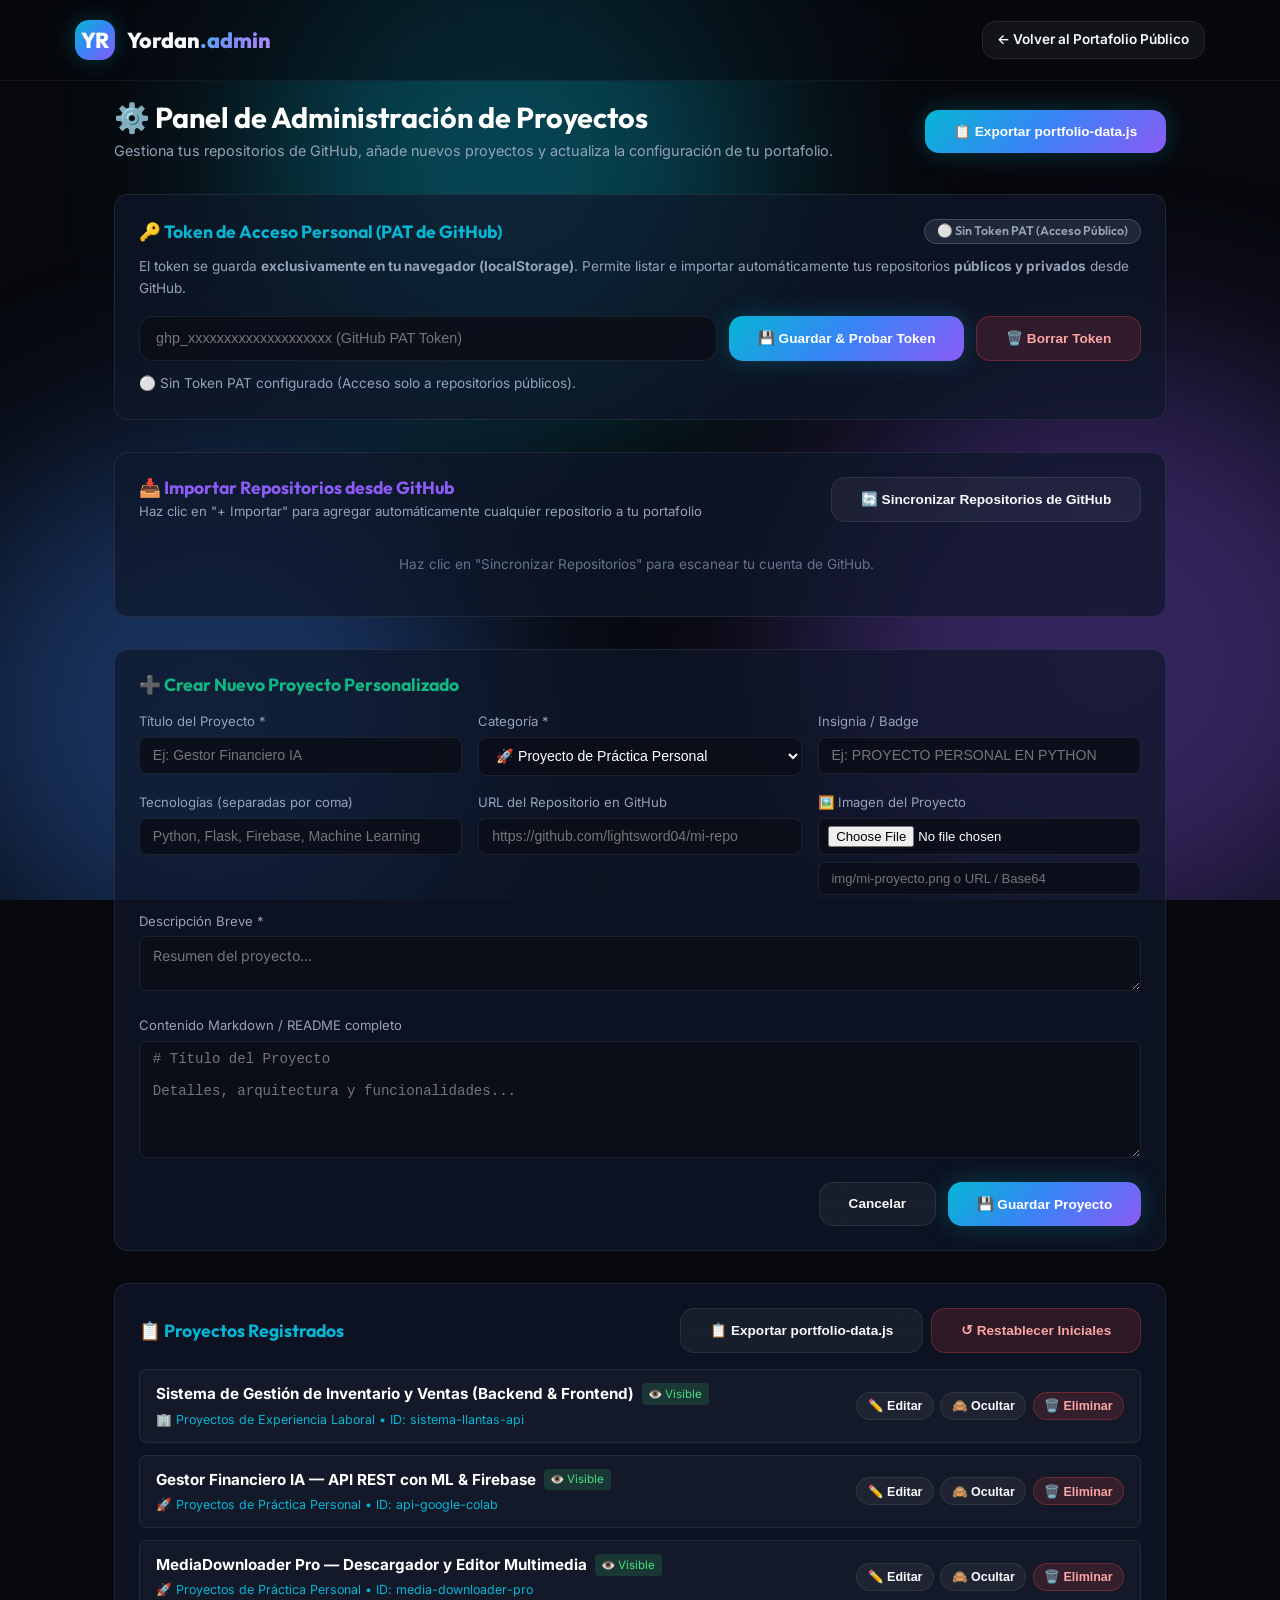
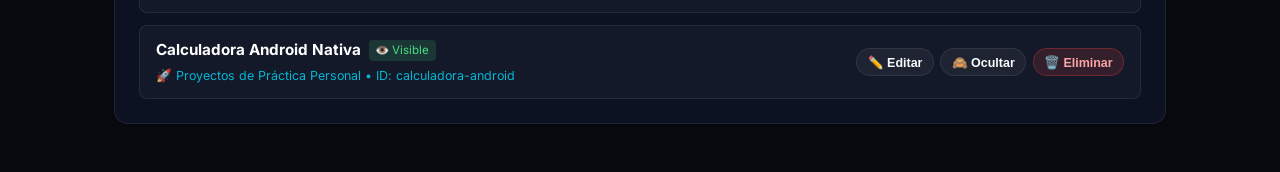
==== admin.html @ 0a9e3d9b "cambio 1.0.5" ====
<!DOCTYPE html>
<html lang="es">
<head>
    <meta charset="UTF-8">
    <meta name="viewport" content="width=device-width, initial-scale=1.0">
    <title>Panel de Administración | Yordan Alberto Rojas de La Cruz</title>
    <link rel="stylesheet" href="css/styles.css">
    <!-- Marked.js Markdown Parser -->
    <script src="https://cdn.jsdelivr.net/npm/marked/marked.min.js"></script>
</head>
<body style="min-height: 100vh; padding-bottom: 3rem;">

    <!-- Ambient Glowing Background Orbs -->
    <div class="ambient-glow">
        <div class="glow-orb glow-orb-1"></div>
        <div class="glow-orb glow-orb-2"></div>
        <div class="glow-orb glow-orb-3"></div>
    </div>

    <!-- Admin Navbar -->
    <nav class="navbar">
        <div class="container nav-container">
            <a href="index.html" class="logo">
                <div class="logo-badge">YR</div>
                <span>Yordan<span class="gradient-text">.admin</span></span>
            </a>

            <div style="display: flex; gap: 1rem; align-items: center;">
                <a href="index.html" class="btn btn-secondary" style="font-size: 0.85rem; padding: 0.45rem 0.9rem;">
                    ← Volver al Portafolio Público
                </a>
            </div>
        </div>
    </nav>

    <!-- ADMIN CONTENT CONTAINER -->
    <main class="container" style="margin-top: 100px; max-width: 1100px;">

        <div style="margin-bottom: 2rem; display: flex; justify-content: space-between; align-items: center; flex-wrap: wrap; gap: 1rem;">
            <div>
                <h1 style="font-size: 1.8rem; color: #fff; margin-bottom: 0.3rem;">⚙️ Panel de Administración de Proyectos</h1>
                <p style="color: var(--text-secondary); font-size: 0.9rem;">
                    Gestiona tus repositorios de GitHub, añade nuevos proyectos y actualiza la configuración de tu portafolio.
                </p>
            </div>
            
            <div style="display: flex; gap: 0.6rem;">
                <button onclick="handleExportProjectsConfig()" class="btn btn-primary" style="font-size: 0.85rem;">
                    📋 Exportar portfolio-data.js
                </button>
            </div>
        </div>

        <div style="display: flex; flex-direction: column; gap: 2rem;">
            
            <!-- SECCIÓN 1: ESTADO DEL TOKEN PAT DE GITHUB -->
            <div style="background: rgba(15, 23, 42, 0.7); border: 1px solid var(--border-color); border-radius: var(--radius-md); padding: 1.5rem;">
                <h4 style="color: var(--accent-cyan); font-size: 1.1rem; margin-bottom: 0.75rem; display: flex; align-items: center; justify-content: space-between; flex-wrap: wrap; gap: 0.5rem;">
                    <span>🔑 Token de Acceso Personal (PAT de GitHub)</span>
                    <span id="patStatusBadge" class="pat-badge pat-neutral">⚪ Sin Token PAT</span>
                </h4>

                <p style="font-size: 0.85rem; color: var(--text-secondary); margin-bottom: 1rem;">
                    El token se guarda <strong>exclusivamente en tu navegador (localStorage)</strong>. Permite listar e importar automáticamente tus repositorios <strong>públicos y privados</strong> desde GitHub.
                </p>

                <div style="display: flex; gap: 0.75rem; flex-wrap: wrap;">
                    <input type="password" id="githubPatInput" placeholder="ghp_xxxxxxxxxxxxxxxxxxxx (GitHub PAT Token)" style="flex: 1; min-width: 260px; padding: 0.65rem 1rem; border-radius: var(--radius-md); background: rgba(10, 15, 26, 0.9); border: 1px solid var(--border-color); color: #fff; font-size: 0.9rem;">
                    <button onclick="handleSavePAT()" class="btn btn-primary" style="font-size: 0.85rem;">💾 Guardar & Probar Token</button>
                    <button onclick="handleRemovePAT()" class="btn btn-secondary" style="font-size: 0.85rem; background: rgba(239, 68, 68, 0.15); border-color: rgba(239, 68, 68, 0.3); color: #fca5a5;">🗑️ Borrar Token</button>
                </div>

                <div id="patStatusAlert" style="margin-top: 0.75rem; font-size: 0.85rem; display: none;"></div>
            </div>

            <!-- SECCIÓN 2: IMPORTADOR DESDE REPOS DE GITHUB -->
            <div style="background: rgba(15, 23, 42, 0.7); border: 1px solid var(--border-color); border-radius: var(--radius-md); padding: 1.5rem;">
                <div style="display: flex; justify-content: space-between; align-items: center; margin-bottom: 1rem; flex-wrap: wrap; gap: 1rem;">
                    <div>
                        <h4 style="color: var(--accent-purple); font-size: 1.1rem; margin-bottom: 0.2rem;">📥 Importar Repositorios desde GitHub</h4>
                        <div style="font-size: 0.82rem; color: var(--text-secondary);">Haz clic en "+ Importar" para agregar automáticamente cualquier repositorio a tu portafolio</div>
                    </div>
                    <button onclick="handleFetchGitHubRepos()" class="btn btn-secondary" style="font-size: 0.85rem;">🔄 Sincronizar Repositorios de GitHub</button>
                </div>

                <div id="githubReposList" style="max-height: 280px; overflow-y: auto; display: flex; flex-direction: column; gap: 0.6rem; padding-right: 0.5rem;">
                    <div style="color: var(--text-muted); font-size: 0.85rem; text-align: center; padding: 1rem;">Haz clic en "Sincronizar Repositorios" para escanear tu cuenta de GitHub.</div>
                </div>
            </div>

            <!-- SECCIÓN 3: FORMULARIO CRUD PARA CREAR / EDITAR PROYECTO -->
            <div style="background: rgba(15, 23, 42, 0.7); border: 1px solid var(--border-color); border-radius: var(--radius-md); padding: 1.5rem;">
                <h4 style="color: var(--accent-emerald); font-size: 1.1rem; margin-bottom: 1rem;" id="crudFormTitle">➕ Crear Nuevo Proyecto Personalizado</h4>
                
                <form id="crudProjectForm" onsubmit="handleSaveProjectForm(event)" style="display: flex; flex-direction: column; gap: 1rem;">
                    <input type="hidden" id="formProjectId" value="">

                    <div style="display: grid; grid-template-columns: repeat(auto-fit, minmax(240px, 1fr)); gap: 1rem;">
                        <div>
                            <label style="display: block; font-size: 0.82rem; color: var(--text-secondary); margin-bottom: 0.3rem;">Título del Proyecto *</label>
                            <input type="text" id="formProjectTitle" required placeholder="Ej: Gestor Financiero IA" style="width: 100%; padding: 0.6rem 0.8rem; border-radius: var(--radius-sm); background: rgba(10, 15, 26, 0.9); border: 1px solid var(--border-color); color: #fff; font-size: 0.88rem;">
                        </div>

                        <div>
                            <label style="display: block; font-size: 0.82rem; color: var(--text-secondary); margin-bottom: 0.3rem;">Categoría *</label>
                            <select id="formProjectCategory" required style="width: 100%; padding: 0.6rem 0.8rem; border-radius: var(--radius-sm); background: rgba(10, 15, 26, 0.9); border: 1px solid var(--border-color); color: #fff; font-size: 0.88rem;">
                                <option value="personales">🚀 Proyecto de Práctica Personal</option>
                                <option value="laborales">🏢 Proyecto de Experiencia Laboral</option>
                            </select>
                        </div>

                        <div>
                            <label style="display: block; font-size: 0.82rem; color: var(--text-secondary); margin-bottom: 0.3rem;">Insignia / Badge</label>
                            <input type="text" id="formProjectBadge" placeholder="Ej: PROYECTO PERSONAL EN PYTHON" style="width: 100%; padding: 0.6rem 0.8rem; border-radius: var(--radius-sm); background: rgba(10, 15, 26, 0.9); border: 1px solid var(--border-color); color: #fff; font-size: 0.88rem;">
                        </div>

                        <div>
                            <label style="display: block; font-size: 0.82rem; color: var(--text-secondary); margin-bottom: 0.3rem;">Tecnologías (separadas por coma)</label>
                            <input type="text" id="formProjectTech" placeholder="Python, Flask, Firebase, Machine Learning" style="width: 100%; padding: 0.6rem 0.8rem; border-radius: var(--radius-sm); background: rgba(10, 15, 26, 0.9); border: 1px solid var(--border-color); color: #fff; font-size: 0.88rem;">
                        </div>

                        <div>
                            <label style="display: block; font-size: 0.82rem; color: var(--text-secondary); margin-bottom: 0.3rem;">URL del Repositorio en GitHub</label>
                            <input type="url" id="formProjectGithubUrl" placeholder="https://github.com/lightsword04/mi-repo" style="width: 100%; padding: 0.6rem 0.8rem; border-radius: var(--radius-sm); background: rgba(10, 15, 26, 0.9); border: 1px solid var(--border-color); color: #fff; font-size: 0.88rem;">
                        </div>

                        <div>
                            <label style="display: block; font-size: 0.82rem; color: var(--text-secondary); margin-bottom: 0.3rem;">🖼️ Imagen del Proyecto</label>
                            <input type="file" id="formProjectImageFile" accept="image/*" onchange="handleImageFileSelect(event)" style="width: 100%; padding: 0.45rem 0.6rem; border-radius: var(--radius-sm); background: rgba(10, 15, 26, 0.9); border: 1px solid var(--border-color); color: #fff; font-size: 0.82rem; margin-bottom: 0.4rem;">
                            <input type="text" id="formProjectImage" placeholder="img/mi-proyecto.png o URL / Base64" style="width: 100%; padding: 0.5rem 0.8rem; border-radius: var(--radius-sm); background: rgba(10, 15, 26, 0.9); border: 1px solid var(--border-color); color: #fff; font-size: 0.82rem;">
                            <div id="formImageUploadStatus" style="font-size: 0.78rem; margin-top: 0.3rem; display: none;"></div>
                            <div id="formImagePreviewContainer" style="display: none; margin-top: 0.4rem; text-align: center; background: rgba(10, 15, 26, 0.9); border: 1px solid var(--border-color); border-radius: var(--radius-sm); padding: 0.4rem;">
                                <img id="formImagePreview" src="" alt="Vista previa" style="max-height: 110px; max-width: 100%; object-fit: contain; border-radius: 4px;">
                            </div>
                        </div>
                    </div>

                    <div>
                        <label style="display: block; font-size: 0.82rem; color: var(--text-secondary); margin-bottom: 0.3rem;">Descripción Breve *</label>
                        <textarea id="formProjectDesc" required rows="2" placeholder="Resumen del proyecto..." style="width: 100%; padding: 0.6rem 0.8rem; border-radius: var(--radius-sm); background: rgba(10, 15, 26, 0.9); border: 1px solid var(--border-color); color: #fff; font-size: 0.88rem; font-family: inherit;"></textarea>
                    </div>

                    <div>
                        <label style="display: block; font-size: 0.82rem; color: var(--text-secondary); margin-bottom: 0.3rem;">Contenido Markdown / README completo</label>
                        <textarea id="formProjectReadme" rows="6" placeholder="# Título del Proyecto&#10;&#10;Detalles, arquitectura y funcionalidades..." style="width: 100%; padding: 0.6rem 0.8rem; border-radius: var(--radius-sm); background: rgba(10, 15, 26, 0.9); border: 1px solid var(--border-color); color: #fff; font-size: 0.88rem; font-family: monospace;"></textarea>
                    </div>

                    <div style="display: flex; gap: 0.75rem; justify-content: flex-end;">
                        <button type="button" onclick="cancelProjectEdit()" class="btn btn-secondary" style="font-size: 0.85rem;">Cancelar</button>
                        <button type="submit" class="btn btn-primary" style="font-size: 0.85rem;">💾 Guardar Proyecto</button>
                    </div>
                </form>
            </div>

            <!-- SECCIÓN 4: LISTADO DE PROYECTOS ACTUALES (GESTIÓN DE ACCIONES) -->
            <div style="background: rgba(15, 23, 42, 0.7); border: 1px solid var(--border-color); border-radius: var(--radius-md); padding: 1.5rem;">
                <div style="display: flex; justify-content: space-between; align-items: center; margin-bottom: 1rem; flex-wrap: wrap; gap: 1rem;">
                    <h4 style="color: var(--accent-cyan); font-size: 1.1rem;">📋 Proyectos Registrados</h4>
                    <div style="display: flex; gap: 0.5rem;">
                        <button onclick="handleExportProjectsConfig()" class="btn btn-secondary" style="font-size: 0.85rem;" title="Copiar configuración JS para portfolio-data.js">
                            📋 Exportar portfolio-data.js
                        </button>
                        <button onclick="handleResetProjectsData()" class="btn btn-secondary" style="font-size: 0.85rem; background: rgba(239, 68, 68, 0.15); border-color: rgba(239, 68, 68, 0.3); color: #fca5a5;" title="Restablecer proyectos iniciales">
                            ↺ Restablecer Iniciales
                        </button>
                    </div>
                </div>

                <div id="adminProjectsList" style="display: flex; flex-direction: column; gap: 0.75rem;">
                    <!-- Se llena dinámicamente -->
                </div>
            </div>

        </div>
    </main>

    <!-- Scripts -->
    <script src="js/github-service.js"></script>
    <script src="js/portfolio-data.js"></script>
    <script src="js/admin.js"></script>
</body>
</html>
---- css/styles.css ----
/* ==========================================================================
   PORTFOLIO DESIGN SYSTEM & STYLES - YORDAN ROJAS DE LA CRUZ
   Estética: Dark Glassmorphic Premium, Neon Cyan/Blue Accents, Dynamic Micro-animations
   ========================================================================== */

@import url('https://fonts.googleapis.com/css2?family=Inter:wght@300;400;500;600;700&family=Outfit:wght@400;500;600;700;800&display=swap');

:root {
    /* Color Palette */
    --bg-dark: #07090E;
    --bg-card: rgba(15, 23, 42, 0.65);
    --bg-card-hover: rgba(30, 41, 59, 0.8);
    --bg-modal: #0F172A;
    --border-color: rgba(255, 255, 255, 0.08);
    --border-color-glow: rgba(6, 182, 212, 0.4);

    --text-primary: #F8FAFC;
    --text-secondary: #94A3B8;
    --text-muted: #64748B;

    --accent-cyan: #06B6D4;
    --accent-blue: #3B82F6;
    --accent-purple: #8B5CF6;
    --accent-emerald: #10B981;
    --accent-amber: #F59E0B;
    --accent-rose: #EF4444;

    --gradient-primary: linear-gradient(135deg, #06B6D4 0%, #3B82F6 50%, #8B5CF6 100%);
    --gradient-text: linear-gradient(135deg, #38BDF8 0%, #818CF8 50%, #C084FC 100%);
    --gradient-card: linear-gradient(180deg, rgba(30, 41, 59, 0.4) 0%, rgba(15, 23, 42, 0.6) 100%);
    --gradient-glow: radial-gradient(circle, rgba(6, 182, 212, 0.15) 0%, rgba(0, 0, 0, 0) 70%);

    --shadow-glass: 0 8px 32px 0 rgba(0, 0, 0, 0.37);
    --shadow-glow: 0 0 25px rgba(6, 182, 212, 0.25);

    --radius-sm: 8px;
    --radius-md: 14px;
    --radius-lg: 20px;
    --radius-full: 9999px;

    --font-heading: 'Outfit', sans-serif;
    --font-body: 'Inter', sans-serif;

    --transition-fast: 0.2s ease;
    --transition-normal: 0.3s cubic-bezier(0.4, 0, 0.2, 1);
}

/* Reset & Global Base */
*, *::before, *::after {
    box-sizing: border-box;
    margin: 0;
    padding: 0;
}

html {
    scroll-behavior: smooth;
    font-size: 16px;
}

body {
    background-color: var(--bg-dark);
    color: var(--text-primary);
    font-family: var(--font-body);
    line-height: 1.6;
    overflow-x: hidden;
    position: relative;
}

/* Background Ambient Orbs */
.ambient-glow {
    position: fixed;
    top: 0;
    left: 0;
    width: 100vw;
    height: 100vh;
    pointer-events: none;
    z-index: -1;
    overflow: hidden;
}

.glow-orb {
    position: absolute;
    border-radius: 50%;
    filter: blur(100px);
    opacity: 0.35;
    animation: floatOrb 18s ease-in-out infinite alternate;
}

.glow-orb-1 {
    top: -10%;
    left: 20%;
    width: 500px;
    height: 500px;
    background: var(--accent-cyan);
}

.glow-orb-2 {
    top: 40%;
    right: -10%;
    width: 600px;
    height: 600px;
    background: var(--accent-purple);
    animation-delay: -5s;
}

.glow-orb-3 {
    bottom: -10%;
    left: -5%;
    width: 550px;
    height: 550px;
    background: var(--accent-blue);
    animation-delay: -10s;
}

@keyframes floatOrb {
    0% { transform: translate(0, 0) scale(1); }
    50% { transform: translate(40px, 60px) scale(1.1); }
    100% { transform: translate(-30px, -40px) scale(0.95); }
}

/* Typography Helpers */
h1, h2, h3, h4, h5, h6 {
    font-family: var(--font-heading);
    font-weight: 700;
    line-height: 1.2;
    color: var(--text-primary);
}

.gradient-text {
    background: var(--gradient-text);
    -webkit-background-clip: text;
    -webkit-text-fill-color: transparent;
    background-clip: text;
}

/* Container & Layout */
.container {
    width: 92%;
    max-width: 1280px;
    margin: 0 auto;
    padding: 0 1.5rem;
}

section {
    padding: 6rem 0;
    position: relative;
}

.section-header {
    text-align: center;
    margin-bottom: 4rem;
}

.section-tag {
    display: inline-flex;
    align-items: center;
    gap: 0.5rem;
    padding: 0.35rem 1rem;
    border-radius: var(--radius-full);
    background: rgba(6, 182, 212, 0.1);
    border: 1px solid rgba(6, 182, 212, 0.3);
    color: var(--accent-cyan);
    font-size: 0.85rem;
    font-weight: 600;
    text-transform: uppercase;
    letter-spacing: 1px;
    margin-bottom: 1rem;
}

.section-title {
    font-size: 2.5rem;
    margin-bottom: 1rem;
}

.section-subtitle {
    color: var(--text-secondary);
    font-size: 1.1rem;
    max-width: 650px;
    margin: 0 auto;
}

/* Header & Navigation Bar */
.navbar {
    position: fixed;
    top: 0;
    left: 0;
    width: 100%;
    z-index: 1000;
    padding: 1.25rem 0;
    transition: var(--transition-normal);
    background: rgba(7, 9, 14, 0.5);
    backdrop-filter: blur(12px);
    -webkit-backdrop-filter: blur(12px);
    border-bottom: 1px solid rgba(255, 255, 255, 0.05);
}

.navbar.scrolled {
    padding: 0.85rem 0;
    background: rgba(7, 9, 14, 0.9);
    border-bottom-color: var(--border-color-glow);
    box-shadow: 0 4px 20px rgba(0, 0, 0, 0.4);
}

.nav-container {
    display: flex;
    justify-content: space-between;
    align-items: center;
}

.logo {
    display: flex;
    align-items: center;
    gap: 0.75rem;
    text-decoration: none;
    font-family: var(--font-heading);
    font-weight: 800;
    font-size: 1.35rem;
    color: var(--text-primary);
}

.logo-badge {
    width: 40px;
    height: 40px;
    border-radius: var(--radius-md);
    background: var(--gradient-primary);
    display: flex;
    align-items: center;
    justify-content: center;
    color: #fff;
    font-weight: 800;
    box-shadow: var(--shadow-glow);
}

.nav-links {
    display: flex;
    gap: 2rem;
    list-style: none;
    align-items: center;
}

.nav-link {
    color: var(--text-secondary);
    text-decoration: none;
    font-weight: 500;
    font-size: 0.95rem;
    transition: var(--transition-fast);
    position: relative;
}

.nav-link:hover, .nav-link.active {
    color: var(--accent-cyan);
}

.nav-link::after {
    content: '';
    position: absolute;
    bottom: -6px;
    left: 0;
    width: 0;
    height: 2px;
    background: var(--accent-cyan);
    transition: var(--transition-fast);
    border-radius: var(--radius-full);
}

.nav-link:hover::after, .nav-link.active::after {
    width: 100%;
}

.nav-cta {
    padding: 0.6rem 1.4rem;
    border-radius: var(--radius-full);
    background: var(--gradient-primary);
    color: #fff;
    font-weight: 600;
    font-size: 0.9rem;
    text-decoration: none;
    box-shadow: var(--shadow-glow);
    transition: var(--transition-normal);
}

.nav-cta:hover {
    transform: translateY(-2px);
    box-shadow: 0 0 30px rgba(6, 182, 212, 0.45);
}

.nav-toggle {
    display: none;
    background: none;
    border: none;
    color: var(--text-primary);
    font-size: 1.5rem;
    cursor: pointer;
}

/* HERO SECTION */
.hero {
    min-height: 100vh;
    padding-top: 8.5rem;
    display: flex;
    align-items: center;
}

.hero-grid {
    display: grid;
    grid-template-columns: 1.2fr 0.8fr;
    gap: 3.5rem;
    align-items: center;
}

.hero-content {
    display: flex;
    flex-direction: column;
    gap: 1.5rem;
}

.hero-badge {
    display: inline-flex;
    align-items: center;
    gap: 0.5rem;
    padding: 0.5rem 1.2rem;
    border-radius: var(--radius-full);
    background: rgba(16, 185, 129, 0.1);
    border: 1px solid rgba(16, 185, 129, 0.3);
    color: var(--accent-emerald);
    font-size: 0.9rem;
    font-weight: 600;
    width: fit-content;
}

.pulse-dot {
    width: 8px;
    height: 8px;
    border-radius: 50%;
    background: var(--accent-emerald);
    box-shadow: 0 0 10px var(--accent-emerald);
    animation: pulse 2s infinite;
}

@keyframes pulse {
    0% { transform: scale(0.95); opacity: 0.7; }
    50% { transform: scale(1.3); opacity: 1; }
    100% { transform: scale(0.95); opacity: 0.7; }
}

.hero-title {
    font-size: 3.6rem;
    line-height: 1.1;
    letter-spacing: -1px;
}

.hero-subtitle {
    font-size: 1.25rem;
    color: var(--text-secondary);
    font-weight: 400;
}

.hero-buttons {
    display: flex;
    gap: 1.25rem;
    margin-top: 1rem;
    flex-wrap: wrap;
}

.btn {
    display: inline-flex;
    align-items: center;
    gap: 0.6rem;
    padding: 0.85rem 1.8rem;
    border-radius: var(--radius-md);
    font-weight: 600;
    font-size: 1rem;
    text-decoration: none;
    cursor: pointer;
    transition: var(--transition-normal);
    border: none;
}

.btn-primary {
    background: var(--gradient-primary);
    color: #fff;
    box-shadow: var(--shadow-glow);
}

.btn-primary:hover {
    transform: translateY(-3px);
    box-shadow: 0 0 35px rgba(6, 182, 212, 0.5);
}

.btn-secondary {
    background: rgba(255, 255, 255, 0.05);
    color: var(--text-primary);
    border: 1px solid var(--border-color);
    backdrop-filter: blur(10px);
}

.btn-secondary:hover {
    background: rgba(255, 255, 255, 0.1);
    border-color: var(--accent-cyan);
    color: var(--accent-cyan);
    transform: translateY(-3px);
}

.hero-stats {
    display: grid;
    grid-template-columns: repeat(3, 1fr);
    gap: 1.5rem;
    margin-top: 2rem;
    padding-top: 2rem;
    border-top: 1px solid var(--border-color);
}

.stat-item h3 {
    font-size: 2rem;
    color: var(--accent-cyan);
}

.stat-item p {
    font-size: 0.85rem;
    color: var(--text-muted);
}

.hero-visual {
    position: relative;
    display: flex;
    justify-content: center;
    align-items: center;
}

.profile-card-glass {
    position: relative;
    width: 100%;
    max-width: 380px;
    padding: 2.5rem 2rem;
    background: var(--bg-card);
    border: 1px solid var(--border-color);
    backdrop-filter: blur(16px);
    border-radius: var(--radius-lg);
    box-shadow: var(--shadow-glass);
    text-align: center;
    transition: var(--transition-normal);
}

.profile-card-glass:hover {
    border-color: var(--border-color-glow);
    transform: translateY(-5px);
    box-shadow: var(--shadow-glow);
}

.avatar-wrapper {
    position: relative;
    width: 130px;
    height: 130px;
    margin: 0 auto 1.5rem;
}

.avatar-img-placeholder {
    width: 100%;
    height: 100%;
    border-radius: 50%;
    background: var(--gradient-primary);
    display: flex;
    align-items: center;
    justify-content: center;
    font-size: 2.8rem;
    color: #fff;
    font-weight: 800;
    border: 3px solid rgba(255, 255, 255, 0.2);
}

.avatar-badge {
    position: absolute;
    bottom: 5px;
    right: 5px;
    width: 32px;
    height: 32px;
    background: var(--accent-emerald);
    border-radius: 50%;
    display: flex;
    align-items: center;
    justify-content: center;
    border: 3px solid var(--bg-dark);
    color: #fff;
    font-size: 0.8rem;
}

.profile-card-glass h3 {
    font-size: 1.4rem;
    margin-bottom: 0.3rem;
}

.profile-card-glass p {
    color: var(--accent-cyan);
    font-size: 0.9rem;
    font-weight: 500;
    margin-bottom: 1.5rem;
}

.social-links {
    display: flex;
    justify-content: center;
    gap: 1rem;
}

.social-btn {
    width: 42px;
    height: 42px;
    border-radius: var(--radius-md);
    background: rgba(255, 255, 255, 0.05);
    border: 1px solid var(--border-color);
    display: flex;
    align-items: center;
    justify-content: center;
    color: var(--text-primary);
    text-decoration: none;
    transition: var(--transition-fast);
}

.social-btn:hover {
    background: var(--gradient-primary);
    color: #fff;
    border-color: transparent;
    transform: translateY(-3px);
}

/* WORK EXPERIENCE (TIMELINE) */
.timeline {
    position: relative;
    max-width: 900px;
    margin: 0 auto;
}

.timeline::before {
    content: '';
    position: absolute;
    left: 20px;
    top: 0;
    bottom: 0;
    width: 2px;
    background: linear-gradient(180deg, var(--accent-cyan) 0%, var(--accent-purple) 100%);
    border-radius: var(--radius-full);
}

@media (min-width: 768px) {
    .timeline::before {
        left: 50%;
        transform: translateX(-50%);
    }
}

.timeline-item {
    position: relative;
    margin-bottom: 3rem;
}

.timeline-dot {
    position: absolute;
    left: 11px;
    top: 0;
    width: 20px;
    height: 20px;
    border-radius: 50%;
    background: var(--bg-dark);
    border: 4px solid var(--accent-cyan);
    box-shadow: 0 0 15px var(--accent-cyan);
    z-index: 2;
}

@media (min-width: 768px) {
    .timeline-dot {
        left: 50%;
        transform: translateX(-50%);
    }
}

.timeline-content {
    margin-left: 50px;
    background: var(--bg-card);
    border: 1px solid var(--border-color);
    backdrop-filter: blur(14px);
    border-radius: var(--radius-lg);
    padding: 2rem;
    transition: var(--transition-normal);
}

.timeline-content:hover {
    border-color: var(--border-color-glow);
    transform: translateY(-4px);
    box-shadow: var(--shadow-glass);
}

@media (min-width: 768px) {
    .timeline-item:nth-child(odd) .timeline-content {
        margin-left: 0;
        margin-right: calc(50% + 30px);
    }
    .timeline-item:nth-child(even) .timeline-content {
        margin-left: calc(50% + 30px);
        margin-right: 0;
    }
}

.timeline-header {
    display: flex;
    justify-content: space-between;
    align-items: flex-start;
    flex-wrap: wrap;
    gap: 0.5rem;
    margin-bottom: 1rem;
}

.timeline-role {
    font-size: 1.3rem;
    color: var(--text-primary);
}

.timeline-company {
    font-size: 0.95rem;
    color: var(--accent-cyan);
    font-weight: 600;
}

.timeline-period {
    padding: 0.25rem 0.8rem;
    border-radius: var(--radius-full);
    background: rgba(255, 255, 255, 0.05);
    border: 1px solid var(--border-color);
    font-size: 0.8rem;
    color: var(--text-secondary);
}

.timeline-project {
    font-size: 0.9rem;
    color: var(--accent-purple);
    font-weight: 600;
    margin-bottom: 1rem;
}

.timeline-list {
    list-style: none;
    display: flex;
    flex-direction: column;
    gap: 0.6rem;
    margin-bottom: 1.5rem;
}

.timeline-list li {
    position: relative;
    padding-left: 1.25rem;
    font-size: 0.95rem;
    color: var(--text-secondary);
}

.timeline-list li::before {
    content: '▹';
    position: absolute;
    left: 0;
    color: var(--accent-cyan);
    font-size: 1.1rem;
}

.tech-tags {
    display: flex;
    flex-wrap: wrap;
    gap: 0.5rem;
}

.tech-tag {
    padding: 0.25rem 0.75rem;
    border-radius: var(--radius-sm);
    background: rgba(6, 182, 212, 0.08);
    border: 1px solid rgba(6, 182, 212, 0.2);
    font-size: 0.78rem;
    color: var(--text-primary);
    font-weight: 500;
}

/* SKILLS SECTION */
.skills-grid {
    display: grid;
    grid-template-columns: repeat(auto-fit, minmax(260px, 1fr));
    gap: 1.75rem;
}

.skill-card {
    background: var(--bg-card);
    border: 1px solid var(--border-color);
    backdrop-filter: blur(12px);
    border-radius: var(--radius-lg);
    padding: 2rem;
    transition: var(--transition-normal);
}

.skill-card:hover {
    border-color: var(--border-color-glow);
    transform: translateY(-5px);
    box-shadow: var(--shadow-glass);
}

.skill-card-header {
    display: flex;
    align-items: center;
    gap: 1rem;
    margin-bottom: 1.5rem;
}

.skill-icon-box {
    width: 48px;
    height: 48px;
    border-radius: var(--radius-md);
    background: rgba(6, 182, 212, 0.1);
    border: 1px solid rgba(6, 182, 212, 0.3);
    display: flex;
    align-items: center;
    justify-content: center;
    color: var(--accent-cyan);
    font-size: 1.4rem;
}

.skill-card-header h3 {
    font-size: 1.2rem;
}

.skill-enum-list {
    list-style: none;
    display: flex;
    flex-direction: column;
    gap: 0.75rem;
}

.skill-enum-item {
    display: flex;
    align-items: center;
    gap: 0.75rem;
    padding: 0.6rem 0.85rem;
    border-radius: var(--radius-md);
    background: rgba(255, 255, 255, 0.03);
    border: 1px solid rgba(255, 255, 255, 0.05);
    transition: var(--transition-fast);
}

.skill-enum-item:hover {
    background: rgba(6, 182, 212, 0.08);
    border-color: rgba(6, 182, 212, 0.3);
    transform: translateX(4px);
}

.skill-enum-num {
    font-weight: 800;
    font-size: 0.85rem;
    color: var(--accent-cyan);
    font-family: var(--font-heading);
}

.skill-enum-name {
    font-size: 0.95rem;
    font-weight: 500;
    color: var(--text-primary);
}

.projects-grid {
    display: grid;
    grid-template-columns: repeat(auto-fit, minmax(340px, 1fr));
    gap: 2rem;
    width: 100%;
}

.project-card {
    background: var(--bg-card);
    border: 1px solid var(--border-color);
    backdrop-filter: blur(14px);
    border-radius: var(--radius-lg);
    padding: 2.2rem;
    display: flex;
    flex-direction: column;
    justify-content: space-between;
    transition: var(--transition-normal);
    position: relative;
    overflow: hidden;
    width: 100%;
    max-width: 100%;
}

.project-card.featured {
    border-color: var(--accent-cyan);
    box-shadow: 0 0 30px rgba(6, 182, 212, 0.15);
    background: linear-gradient(135deg, rgba(15, 23, 42, 0.85) 0%, rgba(30, 41, 59, 0.7) 100%);
}

.project-card:hover {
    border-color: var(--border-color-glow);
    transform: translateY(-5px);
}

.project-badge {
    display: inline-flex;
    align-items: center;
    gap: 0.4rem;
    padding: 0.35rem 0.9rem;
    border-radius: var(--radius-full);
    font-size: 0.75rem;
    font-weight: 700;
    letter-spacing: 0.5px;
    margin-bottom: 1.2rem;
    width: fit-content;
}

.project-badge.highlight {
    background: var(--gradient-primary);
    color: #fff;
    box-shadow: var(--shadow-glow);
}

.project-badge.standard {
    background: rgba(255, 255, 255, 0.06);
    color: var(--text-secondary);
    border: 1px solid var(--border-color);
}

.project-title {
    font-size: 1.6rem;
    margin-bottom: 0.8rem;
}

.project-desc {
    color: var(--text-secondary);
    font-size: 0.98rem;
    margin-bottom: 1.5rem;
}

.project-notice {
    background: rgba(245, 158, 11, 0.08);
    border: 1px solid rgba(245, 158, 11, 0.25);
    border-radius: var(--radius-md);
    padding: 0.9rem 1.1rem;
    font-size: 0.85rem;
    color: #FCD34D;
    margin-bottom: 1.5rem;
    display: flex;
    gap: 0.6rem;
    align-items: flex-start;
}

.project-card-img-wrapper {
    position: relative;
    width: 100%;
    height: 210px;
    border-radius: var(--radius-md);
    overflow: hidden;
    margin-bottom: 1.25rem;
    border: 1px solid var(--border-color);
    background: rgba(10, 15, 26, 0.95);
    display: flex;
    align-items: center;
    justify-content: center;
    padding: 0.5rem;
}

.project-card-img {
    max-width: 100%;
    max-height: 100%;
    width: auto;
    height: auto;
    object-fit: contain;
    border-radius: var(--radius-sm);
    transition: transform 0.4s ease;
}

.project-card:hover .project-card-img {
    transform: scale(1.03);
}

.project-tech-badges-inline {
    display: flex;
    flex-wrap: wrap;
    gap: 0.4rem;
    margin-bottom: 1rem;
}

.tech-badge-mini {
    padding: 0.25rem 0.65rem;
    border-radius: var(--radius-full);
    background: rgba(6, 182, 212, 0.1);
    border: 1px solid rgba(6, 182, 212, 0.25);
    color: var(--accent-cyan);
    font-size: 0.76rem;
    font-weight: 600;
}

.project-actions {
    margin-top: auto;
    display: flex;
    gap: 1rem;
    flex-wrap: wrap;
}

/* INTERACTIVE DEMO MODAL & CONTAINER */
.demo-overlay {
    position: fixed;
    top: 0;
    left: 0;
    width: 100vw;
    height: 100vh;
    background: rgba(7, 9, 14, 0.85);
    backdrop-filter: blur(16px);
    z-index: 2000;
    display: flex;
    align-items: center;
    justify-content: center;
    padding: 1.5rem;
    opacity: 0;
    pointer-events: none;
    transition: opacity 0.3s ease;
}

.demo-overlay.active {
    opacity: 1;
    pointer-events: auto;
}

.demo-modal-container {
    width: 100%;
    max-width: 1100px;
    height: 90vh;
    background: var(--bg-modal);
    border: 1px solid var(--border-color-glow);
    border-radius: var(--radius-lg);
    box-shadow: 0 0 50px rgba(6, 182, 212, 0.3);
    display: flex;
    flex-direction: column;
    overflow: hidden;
    transform: scale(0.95);
    transition: transform 0.3s cubic-bezier(0.4, 0, 0.2, 1);
}

.demo-overlay.active .demo-modal-container {
    transform: scale(1);
}

.demo-modal-header {
    padding: 1.25rem 2rem;
    background: rgba(15, 23, 42, 0.9);
    border-bottom: 1px solid var(--border-color);
    display: flex;
    justify-content: space-between;
    align-items: center;
}

.demo-modal-title {
    display: flex;
    align-items: center;
    gap: 0.75rem;
}

.demo-modal-title h3 {
    font-size: 1.3rem;
}

.demo-tag {
    padding: 0.25rem 0.75rem;
    border-radius: var(--radius-full);
    background: rgba(16, 185, 129, 0.15);
    color: var(--accent-emerald);
    font-size: 0.75rem;
    font-weight: 700;
    border: 1px solid rgba(16, 185, 129, 0.3);
}

.demo-close-btn {
    background: rgba(255, 255, 255, 0.08);
    border: 1px solid var(--border-color);
    color: var(--text-primary);
    width: 36px;
    height: 36px;
    border-radius: 50%;
    display: flex;
    align-items: center;
    justify-content: center;
    cursor: pointer;
    font-size: 1.2rem;
    transition: var(--transition-fast);
}

.demo-close-btn:hover {
    background: var(--accent-rose);
    border-color: transparent;
    color: #fff;
}

.demo-modal-body {
    padding: 1.5rem 2rem;
    flex: 1;
    overflow-y: auto;
    display: flex;
    flex-direction: column;
    gap: 1.5rem;
}

.demo-toolbar {
    display: flex;
    justify-content: space-between;
    align-items: center;
    gap: 1rem;
    flex-wrap: wrap;
    background: rgba(30, 41, 59, 0.4);
    padding: 1rem 1.5rem;
    border-radius: var(--radius-md);
    border: 1px solid var(--border-color);
}

.demo-search-box {
    display: flex;
    align-items: center;
    gap: 0.75rem;
    background: rgba(15, 23, 42, 0.8);
    border: 1px solid var(--border-color);
    border-radius: var(--radius-md);
    padding: 0.6rem 1rem;
    min-width: 280px;
    flex: 1;
}

.demo-search-box input {
    background: none;
    border: none;
    outline: none;
    color: var(--text-primary);
    width: 100%;
    font-size: 0.95rem;
}

.demo-filter-select {
    background: rgba(15, 23, 42, 0.8);
    border: 1px solid var(--border-color);
    color: var(--text-primary);
    padding: 0.6rem 1rem;
    border-radius: var(--radius-md);
    outline: none;
    cursor: pointer;
}

.demo-actions {
    display: flex;
    gap: 0.75rem;
}

/* Data Table */
.demo-table-wrapper {
    width: 100%;
    overflow-x: auto;
    border-radius: var(--radius-md);
    border: 1px solid var(--border-color);
}

.demo-table {
    width: 100%;
    border-collapse: collapse;
    text-align: left;
    font-size: 0.9rem;
}

.demo-table th {
    background: rgba(30, 41, 59, 0.7);
    color: var(--text-secondary);
    font-weight: 600;
    padding: 1rem 1.25rem;
    border-bottom: 1px solid var(--border-color);
}

.demo-table td {
    padding: 1rem 1.25rem;
    border-bottom: 1px solid rgba(255, 255, 255, 0.04);
    color: var(--text-primary);
}

.demo-table tbody tr {
    transition: var(--transition-fast);
}

.demo-table tbody tr:hover {
    background: rgba(6, 182, 212, 0.04);
}

.stock-badge {
    display: inline-flex;
    align-items: center;
    gap: 0.35rem;
    padding: 0.25rem 0.7rem;
    border-radius: var(--radius-full);
    font-size: 0.78rem;
    font-weight: 600;
}

.stock-normal {
    background: rgba(16, 185, 129, 0.12);
    color: var(--accent-emerald);
    border: 1px solid rgba(16, 185, 129, 0.3);
}

.stock-bajo {
    background: rgba(245, 158, 11, 0.12);
    color: var(--accent-amber);
    border: 1px solid rgba(245, 158, 11, 0.3);
}

.stock-critico {
    background: rgba(239, 68, 68, 0.12);
    color: var(--accent-rose);
    border: 1px solid rgba(239, 68, 68, 0.3);
}

.table-btn {
    padding: 0.4rem 0.75rem;
    border-radius: var(--radius-sm);
    font-size: 0.8rem;
    font-weight: 600;
    cursor: pointer;
    border: none;
    transition: var(--transition-fast);
}

.btn-edit {
    background: rgba(59, 130, 246, 0.15);
    color: var(--accent-blue);
    margin-right: 0.4rem;
}

.btn-edit:hover {
    background: var(--accent-blue);
    color: #fff;
}

.btn-delete {
    background: rgba(239, 68, 68, 0.15);
    color: var(--accent-rose);
}

.btn-delete:hover {
    background: var(--accent-rose);
    color: #fff;
}

/* Modal Form for Adding Tire */
.tire-form-modal {
    position: fixed;
    top: 0;
    left: 0;
    width: 100vw;
    height: 100vh;
    background: rgba(0, 0, 0, 0.75);
    backdrop-filter: blur(8px);
    z-index: 3000;
    display: flex;
    align-items: center;
    justify-content: center;
    opacity: 0;
    pointer-events: none;
    transition: opacity 0.2s ease;
}

.tire-form-modal.active {
    opacity: 1;
    pointer-events: auto;
}

.tire-form-card {
    background: var(--bg-modal);
    border: 1px solid var(--border-color-glow);
    border-radius: var(--radius-lg);
    width: 90%;
    max-width: 520px;
    padding: 2rem;
    box-shadow: var(--shadow-glass);
}

.form-group {
    display: flex;
    flex-direction: column;
    gap: 0.4rem;
    margin-bottom: 1.2rem;
}

.form-group label {
    font-size: 0.85rem;
    color: var(--text-secondary);
    font-weight: 500;
}

.form-group input, .form-group select {
    background: rgba(15, 23, 42, 0.8);
    border: 1px solid var(--border-color);
    border-radius: var(--radius-md);
    padding: 0.7rem 1rem;
    color: var(--text-primary);
    font-size: 0.95rem;
    outline: none;
}

.form-group input:focus, .form-group select:focus {
    border-color: var(--accent-cyan);
    box-shadow: 0 0 10px rgba(6, 182, 212, 0.2);
}

.form-grid-2 {
    display: grid;
    grid-template-columns: 1fr 1fr;
    gap: 1rem;
}

/* CONTACT & FOOTER */
.contact-card-glass {
    background: var(--bg-card);
    border: 1px solid var(--border-color);
    backdrop-filter: blur(16px);
    border-radius: var(--radius-lg);
    padding: 3.5rem 2.5rem;
    text-align: center;
    max-width: 800px;
    margin: 0 auto;
    box-shadow: var(--shadow-glass);
}

.contact-links-grid {
    display: grid;
    grid-template-columns: repeat(auto-fit, minmax(240px, 1fr));
    gap: 1.25rem;
    margin-top: 2.5rem;
}

.contact-item-btn {
    display: flex;
    align-items: center;
    gap: 0.85rem;
    padding: 1.2rem 1.2rem;
    background: rgba(255, 255, 255, 0.03);
    border: 1px solid var(--border-color);
    border-radius: var(--radius-md);
    color: var(--text-primary);
    text-decoration: none;
    transition: var(--transition-normal);
    min-width: 0;
}

.contact-item-btn > div:last-child {
    min-width: 0;
    overflow: hidden;
}

.contact-item-btn div div {
    white-space: nowrap;
    overflow: hidden;
    text-overflow: ellipsis;
}

.contact-item-btn:hover {
    background: rgba(6, 182, 212, 0.1);
    border-color: var(--accent-cyan);
    transform: translateY(-3px);
}

.contact-icon-wrapper {
    width: 44px;
    height: 44px;
    flex-shrink: 0;
    border-radius: var(--radius-md);
    background: var(--gradient-primary);
    display: flex;
    align-items: center;
    justify-content: center;
    color: #fff;
    font-size: 1.2rem;
}

.footer {
    padding: 2.5rem 0;
    text-align: center;
    border-top: 1px solid var(--border-color);
    color: var(--text-muted);
    font-size: 0.9rem;
}

/* Responsive Media Queries */
@media (max-width: 992px) {
    .hero-grid {
        grid-template-columns: 1fr;
        text-align: center;
    }
    .hero-buttons, .hero-stats {
        justify-content: center;
    }
    .hero-badge {
        margin: 0 auto;
    }
    .projects-grid {
        grid-template-columns: repeat(auto-fit, minmax(300px, 1fr));
    }
}

@media (max-width: 640px) {
    .projects-grid {
        grid-template-columns: 1fr;
    }
}

@media (max-width: 768px) {
    .nav-links {
        display: none;
    }
    .nav-toggle {
        display: block;
    }
    .hero-title {
        font-size: 2.5rem;
    }
    .section-title {
        font-size: 2rem;
    }
    .demo-toolbar {
        flex-direction: column;
        align-items: stretch;
    }
    .demo-search-box {
        min-width: 100%;
    }
}

/* MARKDOWN BODY STYLES FOR DYNAMIC MODAL */
.markdown-body {
    color: var(--text-primary, #e2e8f0);
    font-family: inherit;
    line-height: 1.7;
    font-size: 0.95rem;
}

.markdown-body h1,
.markdown-body h2,
.markdown-body h3,
.markdown-body h4 {
    color: #fff;
    margin-top: 1.5rem;
    margin-bottom: 0.75rem;
    font-weight: 700;
    line-height: 1.3;
}

.markdown-body h1 {
    font-size: 1.6rem;
    border-bottom: 1px solid rgba(255, 255, 255, 0.1);
    padding-bottom: 0.5rem;
    color: var(--accent-cyan, #06b6d4);
}

.markdown-body h2 {
    font-size: 1.35rem;
    color: var(--accent-cyan, #06b6d4);
    border-bottom: 1px solid rgba(255, 255, 255, 0.05);
    padding-bottom: 0.3rem;
}

.markdown-body h3 {
    font-size: 1.15rem;
    color: #a855f7;
}

.markdown-body p {
    margin-bottom: 1rem;
    color: var(--text-secondary, #94a3b8);
}

.markdown-body ul,
.markdown-body ol {
    margin-bottom: 1rem;
    padding-left: 1.5rem;
    color: var(--text-secondary, #94a3b8);
}

.markdown-body li {
    margin-bottom: 0.4rem;
}

.markdown-body blockquote {
    border-left: 4px solid var(--accent-cyan, #06b6d4);
    background: rgba(6, 182, 212, 0.08);
    padding: 0.75rem 1.25rem;
    border-radius: 0 8px 8px 0;
    margin: 1rem 0;
    color: #e2e8f0;
}

.markdown-body code {
    background: rgba(15, 23, 42, 0.8);
    border: 1px solid rgba(255, 255, 255, 0.1);
    padding: 0.2rem 0.4rem;
    border-radius: 4px;
    font-family: monospace;
    font-size: 0.88rem;
    color: #38bdf8;
}

.markdown-body pre {
    background: #0f172a;
    border: 1px solid rgba(255, 255, 255, 0.12);
    padding: 1rem;
    border-radius: 8px;
    overflow-x: auto;
    margin: 1rem 0;
}

.markdown-body pre code {
    background: transparent;
    border: none;
    padding: 0;
    color: #f1f5f9;
}

.markdown-body table {
    width: 100%;
    border-collapse: collapse;
    margin: 1rem 0;
}

.markdown-body th,
.markdown-body td {
    border: 1px solid rgba(255, 255, 255, 0.1);
    padding: 0.6rem 0.8rem;
    text-align: left;
}

.markdown-body th {
    background: rgba(30, 41, 59, 0.8);
    color: var(--accent-cyan, #06b6d4);
}

.markdown-body a {
    color: var(--accent-cyan, #06b6d4);
    text-decoration: underline;
}

.markdown-body a:hover {
    color: #38bdf8;
}

.markdown-body hr {
    border: none;
    border-top: 1px solid rgba(255, 255, 255, 0.1);
    margin: 1.5rem 0;
}

/* PAT TOKEN BADGE STYLES */
.pat-badge {
    padding: 0.25rem 0.75rem;
    border-radius: var(--radius-full, 9999px);
    font-size: 0.78rem;
    font-weight: 600;
    display: inline-flex;
    align-items: center;
    gap: 0.3rem;
}

.pat-valid {
    background: rgba(74, 222, 128, 0.15);
    color: #4ade80;
    border: 1px solid rgba(74, 222, 128, 0.3);
}

.pat-invalid {
    background: rgba(239, 68, 68, 0.15);
    color: #fca5a5;
    border: 1px solid rgba(239, 68, 68, 0.3);
}

.pat-neutral {
    background: rgba(148, 163, 184, 0.15);
    color: #94a3b8;
    border: 1px solid rgba(148, 163, 184, 0.3);
}
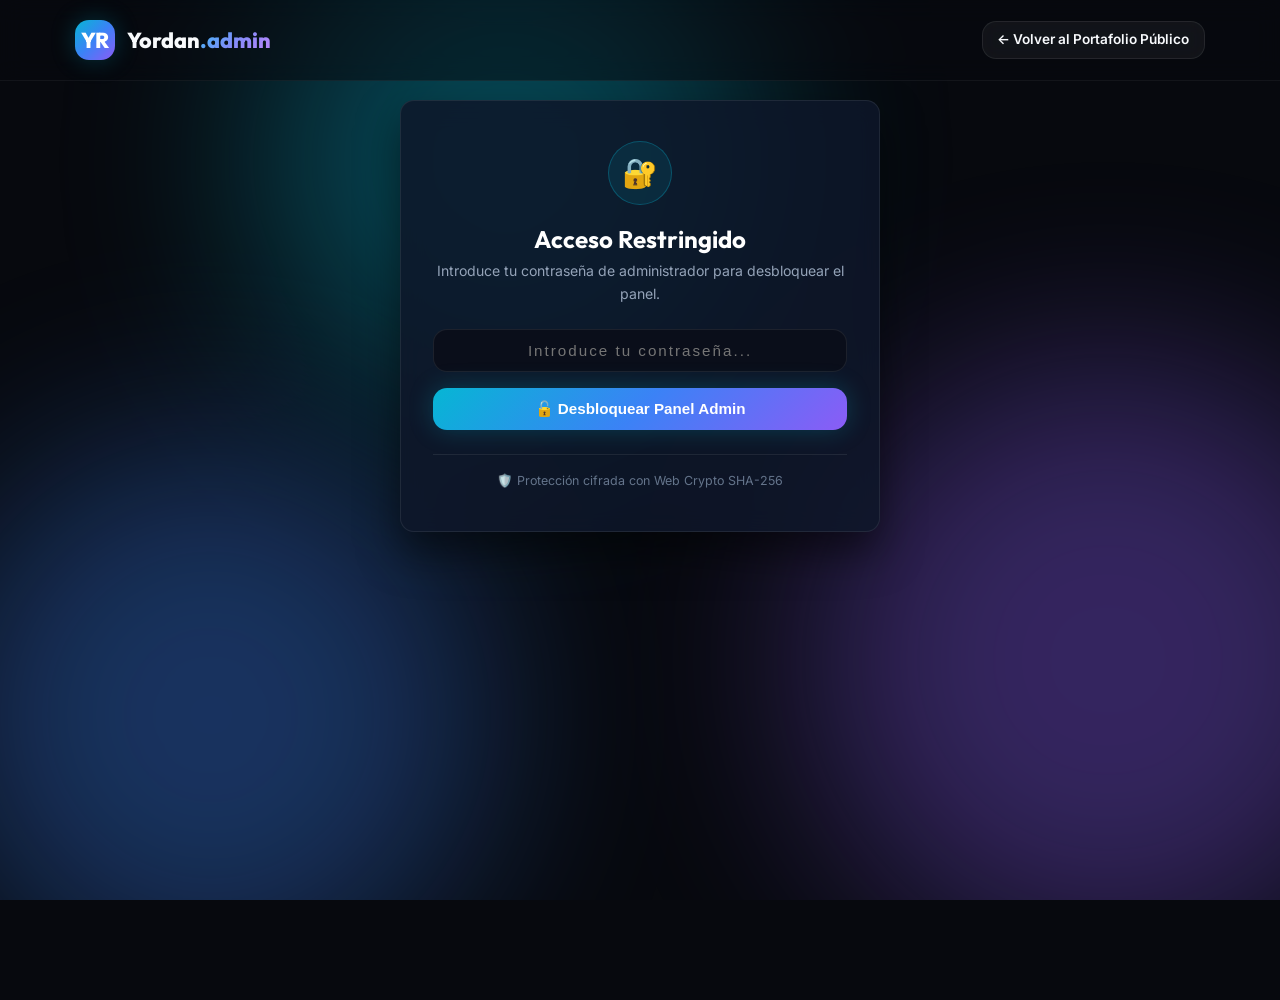
==== commit fb1a2f7c: "feat: implementar pantalla de inicio de sesion con cifrado SHA-256 en admin.html" ====
--- a/admin.html
+++ b/admin.html
@@ -25,7 +25,10 @@
                 <span>Yordan<span class="gradient-text">.admin</span></span>
             </a>
 
-            <div style="display: flex; gap: 1rem; align-items: center;">
+            <div style="display: flex; gap: 0.75rem; align-items: center;">
+                <button id="adminLogoutBtn" onclick="handleAdminLogout()" class="btn btn-secondary" style="font-size: 0.85rem; padding: 0.45rem 0.9rem; display: none; background: rgba(239, 68, 68, 0.15); border-color: rgba(239, 68, 68, 0.3); color: #fca5a5;">
+                    🔒 Cerrar Sesión
+                </button>
                 <a href="index.html" class="btn btn-secondary" style="font-size: 0.85rem; padding: 0.45rem 0.9rem;">
                     ← Volver al Portafolio Público
                 </a>
@@ -36,23 +39,52 @@
     <!-- ADMIN CONTENT CONTAINER -->
     <main class="container" style="margin-top: 100px; max-width: 1100px;">
 
-        <div style="margin-bottom: 2rem; display: flex; justify-content: space-between; align-items: center; flex-wrap: wrap; gap: 1rem;">
-            <div>
-                <h1 style="font-size: 1.8rem; color: #fff; margin-bottom: 0.3rem;">⚙️ Panel de Administración de Proyectos</h1>
-                <p style="color: var(--text-secondary); font-size: 0.9rem;">
-                    Gestiona tus repositorios de GitHub, añade nuevos proyectos y actualiza la configuración de tu portafolio.
-                </p>
-            </div>
-            
-            <div style="display: flex; gap: 0.6rem;">
-                <button onclick="handleExportProjectsConfig()" class="btn btn-primary" style="font-size: 0.85rem;">
-                    📋 Exportar portfolio-data.js
+        <!-- 🔐 SECCIÓN DE LOGIN / AUTENTICACIÓN SECURE -->
+        <div id="adminLoginSection" style="max-width: 480px; margin: 3rem auto; background: rgba(15, 23, 42, 0.85); border: 1px solid var(--border-color); border-radius: var(--radius-md); padding: 2.5rem 2rem; text-align: center; backdrop-filter: blur(12px); box-shadow: 0 20px 40px rgba(0, 0, 0, 0.5);">
+            <div style="width: 64px; height: 64px; background: rgba(6, 182, 212, 0.1); border: 1px solid rgba(6, 182, 212, 0.3); border-radius: 50%; display: flex; align-items: center; justify-content: center; margin: 0 auto 1.25rem; font-size: 1.8rem; color: var(--accent-cyan);">
+                🔐
+            </div>
+
+            <h2 style="color: #fff; font-size: 1.5rem; margin-bottom: 0.4rem;" id="loginTitle">Acceso Restringido</h2>
+            <p style="color: var(--text-secondary); font-size: 0.88rem; margin-bottom: 1.5rem;" id="loginSubtitle">
+                Introduce tu contraseña de administrador para desbloquear el panel.
+            </p>
+
+            <form onsubmit="handleAdminLoginSubmit(event)" style="display: flex; flex-direction: column; gap: 1rem;">
+                <div>
+                    <input type="password" id="adminAuthPassword" placeholder="Introduce tu contraseña..." required style="width: 100%; padding: 0.75rem 1rem; border-radius: var(--radius-md); background: rgba(10, 15, 26, 0.9); border: 1px solid var(--border-color); color: #fff; font-size: 0.95rem; text-align: center; letter-spacing: 2px;">
+                </div>
+
+                <div id="loginStatusAlert" style="font-size: 0.85rem; color: #fca5a5; display: none; min-height: 1.2rem;"></div>
+
+                <button type="submit" class="btn btn-primary" style="width: 100%; padding: 0.75rem; font-size: 0.95rem; font-weight: 600; justify-content: center;">
+                    🔓 Desbloquear Panel Admin
                 </button>
+            </form>
+
+            <div style="margin-top: 1.5rem; padding-top: 1rem; border-top: 1px solid var(--border-color); font-size: 0.78rem; color: var(--text-muted);">
+                🛡️ Protección cifrada con Web Crypto SHA-256
             </div>
         </div>
 
-        <div style="display: flex; flex-direction: column; gap: 2rem;">
-            
+        <!-- ⚙️ DASHBOARD PRINCIPAL (OCULTO HASTA INICIAR SESIÓN) -->
+        <div id="adminMainDashboard" style="display: none; flex-direction: column; gap: 2rem;">
+
+            <div style="display: flex; justify-content: space-between; align-items: center; flex-wrap: wrap; gap: 1rem;">
+                <div>
+                    <h1 style="font-size: 1.8rem; color: #fff; margin-bottom: 0.3rem;">⚙️ Panel de Administración de Proyectos</h1>
+                    <p style="color: var(--text-secondary); font-size: 0.9rem;">
+                        Gestiona tus repositorios de GitHub, añade nuevos proyectos y actualiza la configuración de tu portafolio.
+                    </p>
+                </div>
+                
+                <div style="display: flex; gap: 0.6rem;">
+                    <button onclick="handleExportProjectsConfig()" class="btn btn-primary" style="font-size: 0.85rem;">
+                        📋 Exportar portfolio-data.js
+                    </button>
+                </div>
+            </div>
+
             <!-- SECCIÓN 1: ESTADO DEL TOKEN PAT DE GITHUB -->
             <div style="background: rgba(15, 23, 42, 0.7); border: 1px solid var(--border-color); border-radius: var(--radius-md); padding: 1.5rem;">
                 <h4 style="color: var(--accent-cyan); font-size: 1.1rem; margin-bottom: 0.75rem; display: flex; align-items: center; justify-content: space-between; flex-wrap: wrap; gap: 0.5rem;">
